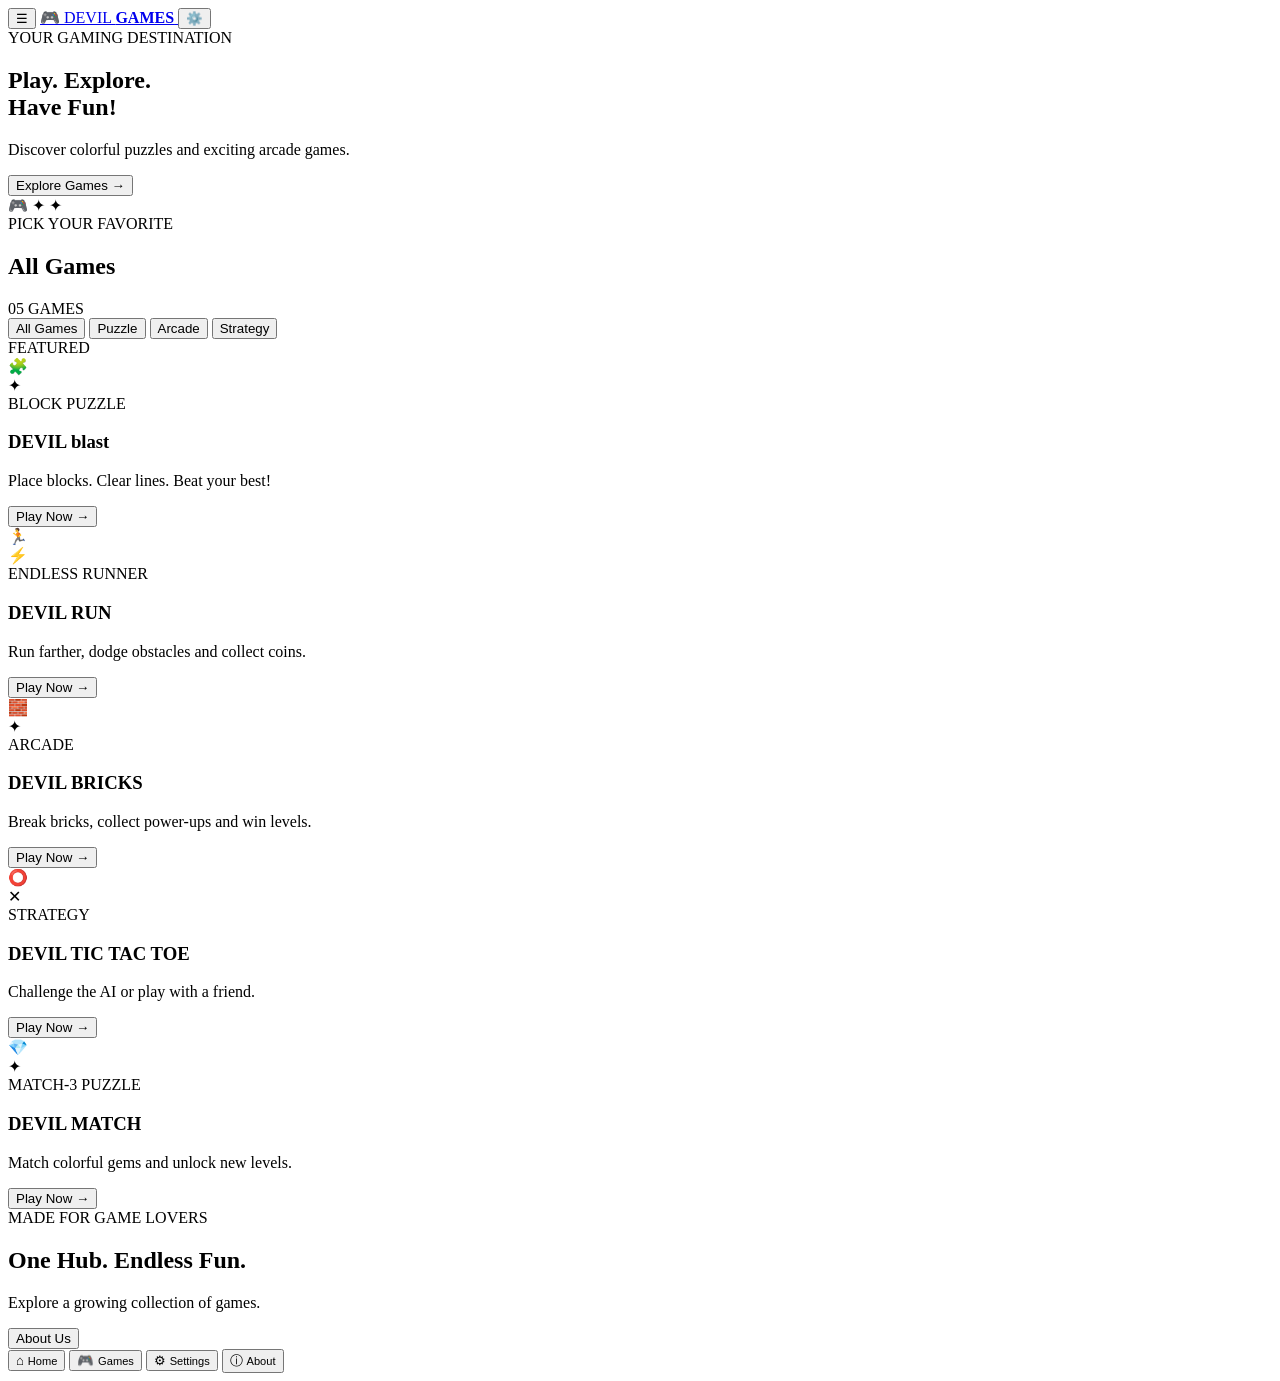
==== index.html @ 64144ad6 "Create index.html" ====
<!-- =====================================================
 DEVIL GAMES — PART 01 START
 FILE: index.html
 PURPOSE: Main Hub HTML Structure
===================================================== -->

<!DOCTYPE html>
<html lang="en">
<head>
  <meta charset="UTF-8">
  <meta name="viewport"
        content="width=device-width, initial-scale=1.0, viewport-fit=cover">

  <meta name="theme-color" content="#14213d">
  <meta name="description"
        content="DEVIL GAMES — Play colorful puzzle and arcade games.">

  <title>DEVIL GAMES | Play Zone</title>

  <!-- Main Hub CSS: PART 02 -->
  <link rel="stylesheet" href="hub.css">

</head>

<body>

  <!-- APP START -->
  <div id="app" class="app-shell">

    <!-- HEADER START -->
    <header class="top-header">

      <button class="icon-btn" id="menuBtn"
              aria-label="Open menu">
        ☰
      </button>

      <a href="index.html" class="brand-logo">
        <span class="brand-icon">🎮</span>
        <span class="brand-name">
          DEVIL <strong>GAMES</strong>
        </span>
      </a>

      <button class="icon-btn" id="settingsBtn"
              aria-label="Settings">
        ⚙️
      </button>

    </header>
    <!-- HEADER END -->


    <!-- MAIN CONTENT START -->
    <main class="main-content">

      <!-- WELCOME BANNER -->
      <section class="welcome-banner">
        <div class="welcome-text">
          <span class="eyebrow">YOUR GAMING DESTINATION</span>

          <h1>Play. Explore.<br><span>Have Fun!</span></h1>

          <p>
            Discover colorful puzzles and exciting arcade games.
          </p>

          <button class="primary-btn" id="exploreBtn">
            Explore Games <span>→</span>
          </button>
        </div>

        <div class="welcome-art" aria-hidden="true">
          <span class="art-glow"></span>
          <span class="art-gamepad">🎮</span>
          <span class="art-star star-one">✦</span>
          <span class="art-star star-two">✦</span>
        </div>
      </section>


      <!-- GAME LIBRARY -->
      <section class="games-section" id="gamesSection">

        <div class="section-heading">
          <div>
            <span class="eyebrow">PICK YOUR FAVORITE</span>
            <h2>All Games</h2>
          </div>

          <span class="game-count">05 GAMES</span>
        </div>


        <!-- GAME FILTERS -->
        <nav class="game-filters" aria-label="Game categories">
          <button class="filter-btn active" data-filter="all">
            All Games
          </button>

          <button class="filter-btn" data-filter="puzzle">
            Puzzle
          </button>

          <button class="filter-btn" data-filter="arcade">
            Arcade
          </button>

          <button class="filter-btn" data-filter="strategy">
            Strategy
          </button>
        </nav>


        <!-- GAME CARDS -->
        <div class="games-grid" id="gamesGrid">

          <!-- GAME 01 -->
          <article class="game-card"
                   data-category="puzzle"
                   data-game="devil-blast">

            <div class="game-cover cover-blast">
              <span class="cover-badge">FEATURED</span>
              <div class="cover-art" aria-hidden="true">🧩</div>
              <span class="cover-decoration">✦</span>
            </div>

            <div class="game-info">
              <span class="game-type">BLOCK PUZZLE</span>
              <h3>DEVIL blast</h3>
              <p>Place blocks. Clear lines. Beat your best!</p>

              <button class="play-btn"
                      data-open-game="devil-blast">
                Play Now <span>→</span>
              </button>
            </div>
          </article>


          <!-- GAME 02 -->
          <article class="game-card"
                   data-category="arcade"
                   data-game="devil-run">

            <div class="game-cover cover-run">
              <div class="cover-art" aria-hidden="true">🏃</div>
              <span class="cover-decoration">⚡</span>
            </div>

            <div class="game-info">
              <span class="game-type">ENDLESS RUNNER</span>
              <h3>DEVIL RUN</h3>
              <p>Run farther, dodge obstacles and collect coins.</p>

              <button class="play-btn"
                      data-open-game="devil-run">
                Play Now <span>→</span>
              </button>
            </div>
          </article>


          <!-- GAME 03 -->
          <article class="game-card"
                   data-category="arcade"
                   data-game="devil-bricks">

            <div class="game-cover cover-bricks">
              <div class="cover-art" aria-hidden="true">🧱</div>
              <span class="cover-decoration">✦</span>
            </div>

            <div class="game-info">
              <span class="game-type">ARCADE</span>
              <h3>DEVIL BRICKS</h3>
              <p>Break bricks, collect power-ups and win levels.</p>

              <button class="play-btn"
                      data-open-game="devil-bricks">
                Play Now <span>→</span>
              </button>
            </div>
          </article>


          <!-- GAME 04 -->
          <article class="game-card"
                   data-category="strategy"
                   data-game="devil-tic-tac-toe">

            <div class="game-cover cover-tictactoe">
              <div class="cover-art" aria-hidden="true">⭕</div>
              <span class="cover-decoration">✕</span>
            </div>

            <div class="game-info">
              <span class="game-type">STRATEGY</span>
              <h3>DEVIL TIC TAC TOE</h3>
              <p>Challenge the AI or play with a friend.</p>

              <button class="play-btn"
                      data-open-game="devil-tic-tac-toe">
                Play Now <span>→</span>
              </button>
            </div>
          </article>


          <!-- GAME 05 -->
          <article class="game-card"
                   data-category="puzzle"
                   data-game="devil-match">

            <div class="game-cover cover-match">
              <div class="cover-art" aria-hidden="true">💎</div>
              <span class="cover-decoration">✦</span>
            </div>

            <div class="game-info">
              <span class="game-type">MATCH-3 PUZZLE</span>
              <h3>DEVIL MATCH</h3>
              <p>Match colorful gems and unlock new levels.</p>

              <button class="play-btn"
                      data-open-game="devil-match">
                Play Now <span>→</span>
              </button>
            </div>
          </article>

        </div>
      </section>


      <!-- ABOUT SECTION -->
      <section class="about-strip">
        <div>
          <span class="eyebrow">MADE FOR GAME LOVERS</span>
          <h2>One Hub. Endless Fun.</h2>
          <p>Explore a growing collection of games.</p>
        </div>

        <button class="secondary-btn" id="aboutBtn">
          About Us
        </button>
      </section>

    </main>
    <!-- MAIN CONTENT END -->


    <!-- BOTTOM NAVIGATION -->
    <nav class="bottom-nav" aria-label="Main navigation">
      <button class="bottom-nav-item active" data-nav="home">
        <span>⌂</span>
        <small>Home</small>
      </button>

      <button class="bottom-nav-item" data-nav="games">
        <span>🎮</span>
        <small>Games</small>
      </button>

      <button class="bottom-nav-item" data-nav="settings">
        <span>⚙</span>
        <small>Settings</small>
      </button>

      <button class="bottom-nav-item" data-nav="about">
        <span>ⓘ</span>
        <small>About</small>
      </button>
    </nav>


    <!-- MENU DRAWER -->
    <div class="overlay" id="menuOverlay" hidden>
      <aside class="side-drawer" role="dialog"
             aria-label="Main menu">

        <div class="drawer-heading">
          <h2>DEVIL GAMES</h2>
          <button class="icon-btn" id="closeMenuBtn"
                  aria-label="Close menu">✕</button>
        </div>

        <button class="drawer-link" data-drawer="home">
          🏠 &nbsp; Home
        </button>

        <button class="drawer-link" data-drawer="games">
          🎮 &nbsp; All Games
        </button>

        <button class="drawer-link" data-drawer="settings">
          ⚙️ &nbsp; Settings
        </button>

        <button class="drawer-link" data-drawer="about">
          ⓘ &nbsp; About Developer
        </button>

        <p class="drawer-footer">DEVIL GAMES · GAME HUB</p>
      </aside>
    </div>


    <!-- ABOUT MODAL -->
    <div class="modal-overlay" id="aboutModal" hidden>
      <section class="modal-card" role="dialog"
               aria-modal="true" aria-labelledby="aboutTitle">

        <button class="modal-close" id="closeAboutBtn"
                aria-label="Close About">✕</button>

        <div class="modal-icon">🎮</div>
        <span class="eyebrow">BEHIND THE GAMES</span>
        <h2 id="aboutTitle">About DEVIL GAMES</h2>

        <p class="about-description">
          A collection of colorful games made for fun.
        </p>

        <div class="developer-details">
          <p><strong>Developer &amp; Founder:</strong></p>
          <p>Subhash Yadav</p>

          <p><strong>Instagram:</strong></p>
          <a href="https://www.instagram.com/iamsubhash177/"
             target="_blank" rel="noopener noreferrer">
            @iamsubhash177
          </a>

          <p><strong>Email:</strong></p>
          <a href="mailto:yahu9950@gmail.com">
            yahu9950@gmail.com
          </a>
        </div>

        <button class="primary-btn" id="aboutDoneBtn">
          Got It
        </button>
      </section>
    </div>


    <!-- SETTINGS MODAL -->
    <div class="modal-overlay" id="settingsModal" hidden>
      <section class="modal-card" role="dialog"
               aria-modal="true" aria-labelledby="settingsTitle">

        <button class="modal-close" id="closeSettingsBtn"
                aria-label="Close Settings">✕</button>

        <span class="eyebrow">PERSONALIZE YOUR EXPERIENCE</span>
        <h2 id="settingsTitle">Settings</h2>

        <label class="setting-row">
          <span>Sound Effects</span>
          <input type="checkbox" id="soundToggle" checked>
        </label>

        <label class="setting-row">
          <span>Background Music</span>
          <input type="checkbox" id="musicToggle" checked>
        </label>

        <label class="setting-row">
          <span>Language</span>
          <select id="languageSelect">
            <option value="en">English</option>
            <option value="hi">हिन्दी</option>
          </select>
        </label>

        <button class="primary-btn" id="fullscreenBtn">
          ⛶ Enter Fullscreen
        </button>

        <button class="secondary-btn" id="closeSettingsDoneBtn">
          Done
        </button>
      </section>
    </div>

  </div>
  <!-- APP END -->


  <!-- Main Hub JavaScript: PART 03 -->
  <script src="hub.js"></script>

</body>
</html>

<!-- =====================================================
 DEVIL GAMES — PART 01 END
 NEXT: PART 02 — hub.css
===================================================== -->
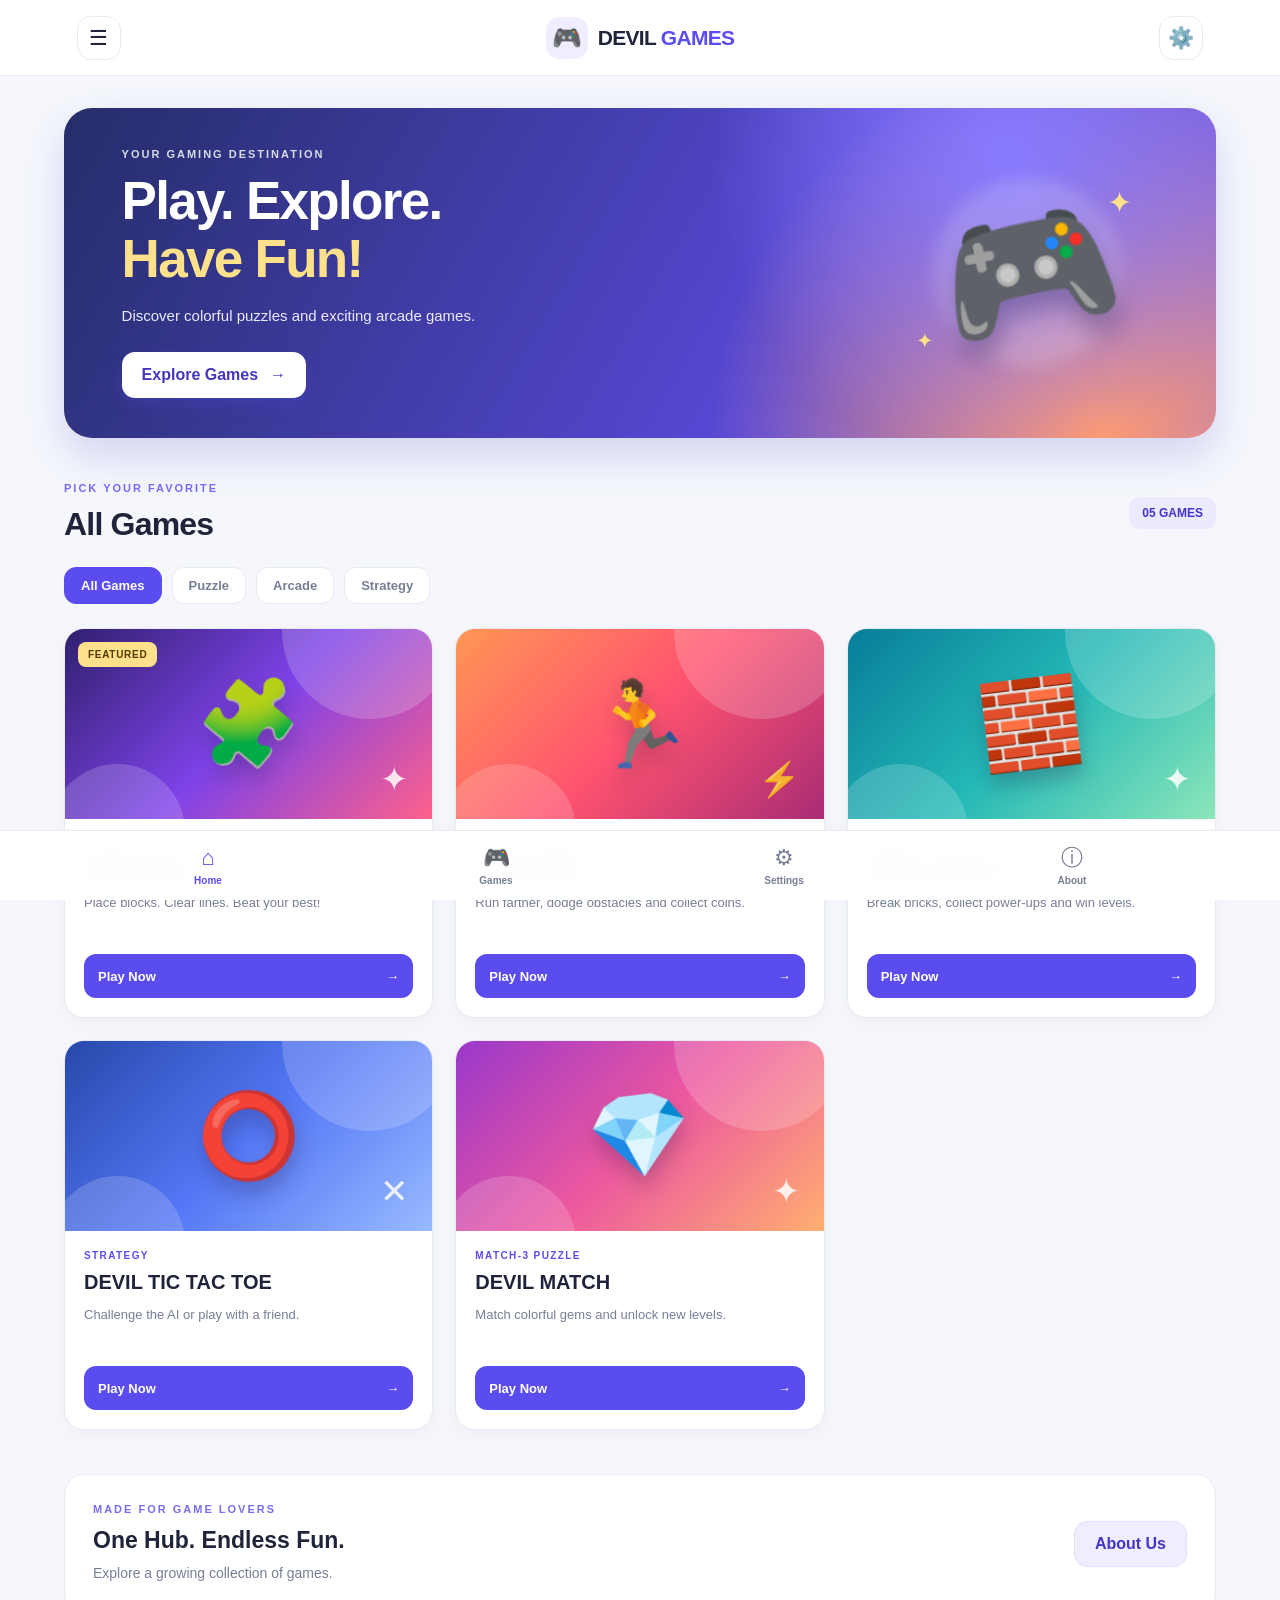
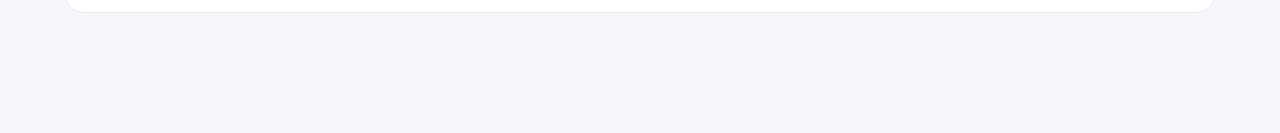
==== commit 121dfa22: "Update index.html" ====
--- a/index.html
+++ b/index.html
@@ -392,7 +392,8 @@
 
   <!-- Main Hub JavaScript: PART 03 -->
   <script src="hub.js"></script>
-
+<script src="shared.js"></script>
+<script src="hub.js"></script>
 </body>
 </html>
 
--- a/hub.css
+++ b/hub.css
@@ -0,0 +1,1018 @@
+
+/* =====================================================
+   DEVIL GAMES — PART 02 START
+   FILE: hub.css
+   PURPOSE: Classic Professional Responsive UI
+===================================================== */
+
+/* ---------- 1. GLOBAL VARIABLES ---------- */
+:root {
+  --primary: #5b4cf0;
+  --primary-dark: #4335c8;
+  --secondary: #ff6b4a;
+  --bg: #f5f7fc;
+  --surface: #ffffff;
+  --text: #20243a;
+  --muted: #777f95;
+  --border: #e8eaf2;
+  --radius: 20px;
+  --shadow: 0 10px 30px rgba(32, 36, 58, 0.08);
+}
+
+* {
+  box-sizing: border-box;
+  margin: 0;
+  padding: 0;
+}
+
+html {
+  scroll-behavior: smooth;
+  scroll-padding-top: 90px;
+}
+
+body {
+  font-family: Inter, "Segoe UI", Arial, sans-serif;
+  background: var(--bg);
+  color: var(--text);
+  min-height: 100vh;
+  -webkit-tap-highlight-color: transparent;
+}
+
+button,
+input,
+select {
+  font: inherit;
+}
+
+button {
+  cursor: pointer;
+}
+
+button:focus-visible,
+a:focus-visible,
+input:focus-visible,
+select:focus-visible {
+  outline: 3px solid #a8a0ff;
+  outline-offset: 3px;
+}
+
+a {
+  color: var(--primary);
+  text-decoration: none;
+}
+
+button:disabled {
+  opacity: 0.55;
+  cursor: not-allowed;
+}
+
+[hidden] {
+  display: none !important;
+}
+
+.app-shell {
+  min-height: 100vh;
+  padding-bottom: 88px;
+  overflow-x: clip;
+}
+
+/* ---------- 2. TOP HEADER ---------- */
+.top-header {
+  height: 76px;
+  padding: 0 6%;
+  display: flex;
+  align-items: center;
+  justify-content: space-between;
+  gap: 16px;
+  background: var(--surface);
+  border-bottom: 1px solid var(--border);
+  position: sticky;
+  top: 0;
+  z-index: 20;
+}
+
+.brand-logo {
+  display: inline-flex;
+  align-items: center;
+  gap: 10px;
+  color: var(--text);
+  font-weight: 800;
+  letter-spacing: -0.7px;
+  font-size: 21px;
+}
+
+.brand-logo strong {
+  color: var(--primary);
+}
+
+.brand-icon {
+  width: 42px;
+  height: 42px;
+  display: grid;
+  place-items: center;
+  border-radius: 14px;
+  background: #efedff;
+  font-size: 24px;
+}
+
+.icon-btn {
+  border: 1px solid var(--border);
+  background: var(--surface);
+  color: var(--text);
+  width: 44px;
+  height: 44px;
+  border-radius: 14px;
+  display: grid;
+  place-items: center;
+  font-size: 21px;
+  transition: background 0.2s, transform 0.2s;
+}
+
+.icon-btn:hover {
+  background: #f0eeff;
+  transform: translateY(-1px);
+}
+
+/* ---------- 3. MAIN CONTENT ---------- */
+.main-content {
+  width: min(1160px, 90%);
+  margin: 32px auto;
+}
+
+/* ---------- 4. WELCOME BANNER ---------- */
+.welcome-banner {
+  min-height: 300px;
+  border-radius: 28px;
+  padding: 40px 5%;
+  position: relative;
+  overflow: hidden;
+  display: flex;
+  align-items: center;
+  justify-content: space-between;
+  gap: 24px;
+  color: #ffffff;
+  background:
+    radial-gradient(circle at 82% 15%, #887bff 0, transparent 30%),
+    radial-gradient(circle at 90% 100%, #ff9a72 0, transparent 36%),
+    linear-gradient(120deg, #252d69, #5849d8 65%, #7a65ed);
+  box-shadow: 0 18px 42px rgba(79, 68, 203, 0.2);
+}
+
+.welcome-text {
+  position: relative;
+  z-index: 2;
+  max-width: 560px;
+}
+
+.eyebrow {
+  display: block;
+  font-size: 11px;
+  font-weight: 800;
+  letter-spacing: 2px;
+  margin-bottom: 12px;
+  opacity: 0.82;
+}
+
+.welcome-text h1 {
+  font-size: clamp(32px, 5vw, 53px);
+  line-height: 1.1;
+  letter-spacing: -1.7px;
+  margin-bottom: 14px;
+}
+
+.welcome-text h1 span {
+  color: #ffe08b;
+}
+
+.welcome-text p {
+  color: #ecebff;
+  font-size: 15px;
+  line-height: 1.7;
+  max-width: 430px;
+  margin-bottom: 24px;
+}
+
+.primary-btn,
+.secondary-btn {
+  min-height: 46px;
+  padding: 12px 20px;
+  border: 0;
+  border-radius: 13px;
+  display: inline-flex;
+  align-items: center;
+  justify-content: center;
+  gap: 12px;
+  font-weight: 750;
+  transition: transform 0.2s, box-shadow 0.2s;
+}
+
+.primary-btn {
+  color: #ffffff;
+  background: var(--primary);
+  box-shadow: 0 6px 15px rgba(91, 76, 240, 0.22);
+}
+
+.welcome-banner .primary-btn {
+  background: #ffffff;
+  color: #4437be;
+}
+
+.primary-btn:hover,
+.secondary-btn:hover {
+  transform: translateY(-2px);
+  box-shadow: var(--shadow);
+}
+
+.welcome-art {
+  position: relative;
+  width: 260px;
+  min-width: 200px;
+  height: 220px;
+  display: grid;
+  place-items: center;
+}
+
+.art-glow {
+  position: absolute;
+  width: 190px;
+  height: 190px;
+  border-radius: 50%;
+  background: rgba(255, 255, 255, 0.17);
+  filter: blur(8px);
+}
+
+.art-gamepad {
+  position: relative;
+  font-size: clamp(90px, 12vw, 145px);
+  transform: rotate(-12deg);
+  filter: drop-shadow(0 18px 12px rgba(15, 10, 70, 0.3));
+  animation: floatGamepad 4s ease-in-out infinite;
+}
+
+.art-star {
+  position: absolute;
+  color: #ffe08b;
+  font-size: 30px;
+}
+
+.star-one {
+  top: 22px;
+  right: 26px;
+}
+
+.star-two {
+  bottom: 30px;
+  left: 18px;
+  font-size: 21px;
+}
+
+@keyframes floatGamepad {
+  0%, 100% { transform: translateY(0) rotate(-12deg); }
+  50% { transform: translateY(-9px) rotate(-7deg); }
+}
+
+/* ---------- 5. GAMES SECTION ---------- */
+.games-section {
+  padding-top: 44px;
+  scroll-margin-top: 95px;
+}
+
+.section-heading {
+  display: flex;
+  align-items: center;
+  justify-content: space-between;
+  gap: 16px;
+  margin-bottom: 24px;
+}
+
+.section-heading h2 {
+  font-size: clamp(25px, 4vw, 32px);
+  letter-spacing: -0.8px;
+}
+
+.section-heading .eyebrow {
+  color: var(--primary);
+}
+
+.game-count {
+  padding: 9px 13px;
+  border-radius: 10px;
+  background: #eceaff;
+  color: var(--primary-dark);
+  font-size: 12px;
+  font-weight: 800;
+}
+
+/* ---------- 6. GAME FILTERS ---------- */
+.game-filters {
+  display: flex;
+  gap: 10px;
+  flex-wrap: wrap;
+  margin-bottom: 24px;
+}
+
+.filter-btn {
+  border: 1px solid var(--border);
+  border-radius: 12px;
+  padding: 10px 16px;
+  color: var(--muted);
+  background: var(--surface);
+  font-size: 13px;
+  font-weight: 700;
+  transition: 0.2s;
+}
+
+.filter-btn:hover {
+  border-color: var(--primary);
+  color: var(--primary);
+}
+
+.filter-btn.active {
+  background: var(--primary);
+  border-color: var(--primary);
+  color: #ffffff;
+}
+
+/* ---------- 7. GAME CARD GRID ---------- */
+.games-grid {
+  display: grid;
+  grid-template-columns: repeat(3, minmax(0, 1fr));
+  gap: 22px;
+}
+
+.game-card {
+  background: var(--surface);
+  border: 1px solid var(--border);
+  border-radius: var(--radius);
+  overflow: hidden;
+  box-shadow: 0 5px 18px rgba(32, 36, 58, 0.035);
+  transition: transform 0.25s, box-shadow 0.25s;
+  min-width: 0;
+}
+
+.game-card:hover {
+  transform: translateY(-5px);
+  box-shadow: var(--shadow);
+}
+
+.game-cover {
+  height: 190px;
+  position: relative;
+  overflow: hidden;
+  display: grid;
+  place-items: center;
+  isolation: isolate;
+}
+
+.game-cover::before,
+.game-cover::after {
+  content: "";
+  position: absolute;
+  border-radius: 50%;
+  z-index: -1;
+}
+
+.game-cover::before {
+  width: 175px;
+  height: 175px;
+  top: -85px;
+  right: -25px;
+  background: rgba(255, 255, 255, 0.18);
+}
+
+.game-cover::after {
+  width: 135px;
+  height: 135px;
+  bottom: -80px;
+  left: -15px;
+  background: rgba(255, 255, 255, 0.17);
+}
+
+.cover-blast {
+  background: linear-gradient(135deg, #30206e, #7e42e8, #ff608c);
+}
+
+.cover-run {
+  background: linear-gradient(135deg, #ff9654, #ff536f, #a92c75);
+}
+
+.cover-bricks {
+  background: linear-gradient(135deg, #077d99, #24b8b6, #8ce6ba);
+}
+
+.cover-tictactoe {
+  background: linear-gradient(135deg, #2848aa, #5376f5, #99baff);
+}
+
+.cover-match {
+  background: linear-gradient(135deg, #9a38cb, #ec579f, #ffaf70);
+}
+
+.cover-art {
+  font-size: 83px;
+  filter: drop-shadow(0 12px 10px rgba(30, 20, 60, 0.25));
+  transform: rotate(-7deg);
+  transition: transform 0.25s;
+}
+
+.game-card:hover .cover-art {
+  transform: rotate(0deg) scale(1.09);
+}
+
+.cover-badge {
+  position: absolute;
+  top: 13px;
+  left: 13px;
+  padding: 7px 10px;
+  border-radius: 8px;
+  color: #553900;
+  background: #ffe08b;
+  font-size: 10px;
+  font-weight: 900;
+  letter-spacing: 0.7px;
+}
+
+.cover-decoration {
+  position: absolute;
+  right: 24px;
+  bottom: 20px;
+  color: #ffffff;
+  font-size: 34px;
+  opacity: 0.85;
+}
+
+.game-info {
+  padding: 19px;
+}
+
+.game-type {
+  display: block;
+  margin-bottom: 8px;
+  color: var(--primary);
+  font-size: 10px;
+  letter-spacing: 1.4px;
+  font-weight: 850;
+}
+
+.game-info h3 {
+  font-size: 20px;
+  line-height: 1.3;
+  margin-bottom: 9px;
+  overflow-wrap: anywhere;
+}
+
+.game-info p {
+  min-height: 44px;
+  color: var(--muted);
+  font-size: 13px;
+  line-height: 1.7;
+  margin-bottom: 18px;
+}
+
+.play-btn {
+  width: 100%;
+  min-height: 44px;
+  padding: 11px 14px;
+  display: flex;
+  justify-content: space-between;
+  align-items: center;
+  border: 0;
+  border-radius: 12px;
+  color: #ffffff;
+  background: var(--primary);
+  font-weight: 750;
+  font-size: 13px;
+  transition: background 0.2s, transform 0.2s;
+}
+
+.play-btn:hover {
+  background: var(--primary-dark);
+  transform: translateY(-1px);
+}
+
+/* ---------- 8. ABOUT STRIP ---------- */
+.about-strip {
+  margin-top: 44px;
+  padding: 28px;
+  display: flex;
+  align-items: center;
+  justify-content: space-between;
+  gap: 20px;
+  background: #ffffff;
+  border: 1px solid var(--border);
+  border-radius: var(--radius);
+}
+
+.about-strip .eyebrow {
+  color: var(--primary);
+}
+
+.about-strip h2 {
+  font-size: 23px;
+  margin-bottom: 8px;
+}
+
+.about-strip p {
+  color: var(--muted);
+  font-size: 14px;
+  line-height: 1.6;
+}
+
+.secondary-btn {
+  background: #efedff;
+  color: var(--primary-dark);
+  border: 1px solid #e2deff;
+  white-space: nowrap;
+}
+
+/* ---------- 9. BOTTOM NAVIGATION ---------- */
+.bottom-nav {
+  position: fixed;
+  z-index: 25;
+  bottom: 0;
+  left: 0;
+  right: 0;
+  min-height: 70px;
+  padding: 8px 5%;
+  padding-bottom: max(8px, env(safe-area-inset-bottom));
+  display: flex;
+  align-items: center;
+  justify-content: space-around;
+  background: rgba(255, 255, 255, 0.97);
+  border-top: 1px solid var(--border);
+  backdrop-filter: blur(14px);
+}
+
+.bottom-nav-item {
+  min-width: 60px;
+  padding: 4px 8px;
+  display: flex;
+  flex-direction: column;
+  align-items: center;
+  gap: 4px;
+  color: var(--muted);
+  background: transparent;
+  border: 0;
+}
+
+.bottom-nav-item span {
+  font-size: 22px;
+  line-height: 1.2;
+}
+
+.bottom-nav-item small {
+  font-size: 10px;
+  font-weight: 700;
+}
+
+.bottom-nav-item.active {
+  color: var(--primary);
+}
+
+/* ---------- 10. MENU DRAWER ---------- */
+.overlay,
+.modal-overlay {
+  position: fixed;
+  inset: 0;
+  z-index: 100;
+  background: rgba(18, 21, 39, 0.55);
+  backdrop-filter: blur(5px);
+}
+
+.overlay {
+  display: flex;
+}
+
+.side-drawer {
+  width: min(330px, 86vw);
+  height: 100%;
+  padding: 25px 20px;
+  background: #ffffff;
+  box-shadow: 20px 0 60px rgba(0, 0, 0, 0.15);
+  animation: slideDrawer 0.22s ease-out;
+}
+
+@keyframes slideDrawer {
+  from { transform: translateX(-100%); }
+  to { transform: translateX(0); }
+}
+
+.drawer-heading {
+  display: flex;
+  justify-content: space-between;
+  align-items: center;
+  gap: 10px;
+  margin-bottom: 28px;
+}
+
+.drawer-heading h2 {
+  font-size: 19px;
+  color: var(--primary);
+}
+
+.drawer-link {
+  width: 100%;
+  text-align: left;
+  padding: 15px;
+  margin-bottom: 8px;
+  border: 0;
+  border-radius: 12px;
+  color: var(--text);
+  background: #f6f7fc;
+  font-weight: 650;
+}
+
+.drawer-link:hover {
+  background: #efedff;
+  color: var(--primary);
+}
+
+.drawer-footer {
+  margin-top: 35px;
+  color: var(--muted);
+  font-size: 10px;
+  letter-spacing: 1px;
+  text-align: center;
+}
+
+/* ---------- 11. MODALS ---------- */
+.modal-overlay {
+  display: flex;
+  align-items: center;
+  justify-content: center;
+  padding: 18px;
+  overflow-y: auto;
+}
+
+.modal-card {
+  width: min(430px, 100%);
+  max-height: 90vh;
+  overflow-y: auto;
+  position: relative;
+  padding: 30px;
+  border-radius: 24px;
+  background: #ffffff;
+  box-shadow: 0 24px 80px rgba(0, 0, 0, 0.2);
+  animation: modalAppear 0.2s ease-out;
+}
+
+@keyframes modalAppear {
+  from { opacity: 0; transform: translateY(10px) scale(0.98); }
+  to { opacity: 1; transform: translateY(0) scale(1); }
+}
+
+.modal-close {
+  position: absolute;
+  top: 15px;
+  right: 15px;
+  width: 38px;
+  height: 38px;
+  border-radius: 12px;
+  border: 1px solid var(--border);
+  background: #ffffff;
+  color: var(--text);
+  font-size: 18px;
+}
+
+.modal-icon {
+  width: 60px;
+  height: 60px;
+  display: grid;
+  place-items: center;
+  margin-bottom: 20px;
+  border-radius: 18px;
+  background: #efedff;
+  font-size: 32px;
+}
+
+.modal-card .eyebrow {
+  color: var(--primary);
+  padding-right: 25px;
+}
+
+.modal-card h2 {
+  font-size: 25px;
+  line-height: 1.3;
+  margin-bottom: 12px;
+}
+
+.about-description {
+  color: var(--muted);
+  font-size: 14px;
+  line-height: 1.7;
+  margin-bottom: 20px;
+}
+
+.developer-details {
+  padding: 17px;
+  margin-bottom: 22px;
+  background: #f7f7fc;
+  border: 1px solid var(--border);
+  border-radius: 14px;
+  overflow-wrap: anywhere;
+}
+
+.developer-details p {
+  margin: 5px 0;
+  font-size: 13px;
+  line-height: 1.6;
+}
+
+.developer-details p strong {
+  color: var(--text);
+}
+
+.developer-details a {
+  display: inline-block;
+  margin-bottom: 12px;
+  font-size: 14px;
+  font-weight: 700;
+}
+
+.modal-card > .primary-btn,
+.modal-card > .secondary-btn {
+  width: 100%;
+  margin-top: 10px;
+}
+
+.setting-row {
+  min-height: 55px;
+  display: flex;
+  align-items: center;
+  justify-content: space-between;
+  gap: 12px;
+  border-bottom: 1px solid var(--border);
+  font-size: 14px;
+  font-weight: 650;
+}
+
+.setting-row input[type="checkbox"] {
+  width: 20px;
+  height: 20px;
+  accent-color: var(--primary);
+}
+
+.setting-row select {
+  max-width: 130px;
+  padding: 8px;
+  border: 1px solid var(--border);
+  border-radius: 9px;
+  background: #ffffff;
+  color: var(--text);
+}
+
+/* ---------- 12. TABLET RESPONSIVE ---------- */
+@media (max-width: 900px) {
+  .main-content {
+    width: 92%;
+  }
+
+  .games-grid {
+    grid-template-columns: repeat(2, minmax(0, 1fr));
+    gap: 17px;
+  }
+
+  .welcome-banner {
+    min-height: 270px;
+    padding: 32px;
+  }
+
+  .welcome-art {
+    width: 200px;
+    min-width: 150px;
+  }
+
+  .art-gamepad {
+    font-size: 105px;
+  }
+}
+
+/* ---------- 13. MOBILE RESPONSIVE ---------- */
+@media (max-width: 560px) {
+  .app-shell {
+    padding-bottom: 82px;
+  }
+
+  .top-header {
+    height: 64px;
+    padding: 0 4%;
+    gap: 10px;
+  }
+
+  .brand-logo {
+    font-size: 17px;
+    gap: 7px;
+  }
+
+  .brand-icon {
+    width: 36px;
+    height: 36px;
+    font-size: 20px;
+    border-radius: 11px;
+  }
+
+  .icon-btn {
+    width: 39px;
+    height: 39px;
+    border-radius: 12px;
+    font-size: 18px;
+  }
+
+  .main-content {
+    width: 92%;
+    margin: 19px auto;
+  }
+
+  .welcome-banner {
+    min-height: 265px;
+    padding: 25px 22px;
+    border-radius: 22px;
+  }
+
+  .welcome-text {
+    max-width: 100%;
+  }
+
+  .welcome-text h1 {
+    font-size: 34px;
+    letter-spacing: -1px;
+  }
+
+  .welcome-text p {
+    max-width: 240px;
+    font-size: 13px;
+  }
+
+  .welcome-art {
+    position: absolute;
+    right: -38px;
+    bottom: -8px;
+    width: 140px;
+    min-width: 0;
+    height: 140px;
+    opacity: 0.4;
+  }
+
+  .art-glow {
+    width: 120px;
+    height: 120px;
+  }
+
+  .art-gamepad {
+    font-size: 92px;
+  }
+
+  .star-one {
+    top: 0;
+    right: 18px;
+  }
+
+  .star-two {
+    bottom: 20px;
+    left: 0;
+  }
+
+  .games-section {
+    padding-top: 32px;
+  }
+
+  .section-heading {
+    margin-bottom: 18px;
+  }
+
+  .section-heading h2 {
+    font-size: 25px;
+  }
+
+  .game-count {
+    font-size: 10px;
+    padding: 8px 9px;
+  }
+
+  .game-filters {
+    gap: 7px;
+    margin-bottom: 18px;
+  }
+
+  .filter-btn {
+    padding: 9px 11px;
+    font-size: 11px;
+    border-radius: 10px;
+  }
+
+  .games-grid {
+    grid-template-columns: repeat(2, minmax(0, 1fr));
+    gap: 12px;
+  }
+
+  .game-card {
+    border-radius: 15px;
+  }
+
+  .game-cover {
+    height: 130px;
+  }
+
+  .cover-art {
+    font-size: 61px;
+  }
+
+  .cover-badge {
+    top: 8px;
+    left: 8px;
+    padding: 5px 7px;
+    font-size: 8px;
+  }
+
+  .cover-decoration {
+    right: 10px;
+    bottom: 9px;
+    font-size: 22px;
+  }
+
+  .game-info {
+    padding: 12px;
+  }
+
+  .game-type {
+    font-size: 8px;
+    letter-spacing: 0.8px;
+    line-height: 1.5;
+  }
+
+  .game-info h3 {
+    font-size: 15px;
+    margin-bottom: 7px;
+  }
+
+  .game-info p {
+    min-height: 59px;
+    font-size: 11px;
+    line-height: 1.5;
+    margin-bottom: 12px;
+  }
+
+  .play-btn {
+    min-height: 39px;
+    padding: 9px;
+    font-size: 11px;
+  }
+
+  .about-strip {
+    margin-top: 28px;
+    padding: 19px;
+    align-items: flex-start;
+    flex-direction: column;
+    border-radius: 17px;
+  }
+
+  .about-strip h2 {
+    font-size: 21px;
+  }
+
+  .about-strip p {
+    font-size: 12px;
+  }
+
+  .bottom-nav {
+    min-height: 66px;
+    padding-left: 2%;
+    padding-right: 2%;
+  }
+
+  .bottom-nav-item {
+    min-width: 54px;
+    padding: 4px;
+  }
+
+  .bottom-nav-item span {
+    font-size: 20px;
+  }
+
+  .bottom-nav-item small {
+    font-size: 9px;
+  }
+
+  .modal-card {
+    padding: 25px 20px;
+    border-radius: 20px;
+  }
+}
+
+/* ---------- 14. REDUCED MOTION ---------- */
+@media (prefers-reduced-motion: reduce) {
+  *,
+  *::before,
+  *::after {
+    animation-duration: 0.01ms !important;
+    animation-iteration-count: 1 !important;
+    scroll-behavior: auto !important;
+    transition-duration: 0.01ms !important;
+  }
+}
+
+/* =====================================================
+   DEVIL GAMES — PART 02 END
+   NEXT: PART 03 — hub.js
+===================================================== */
+  
